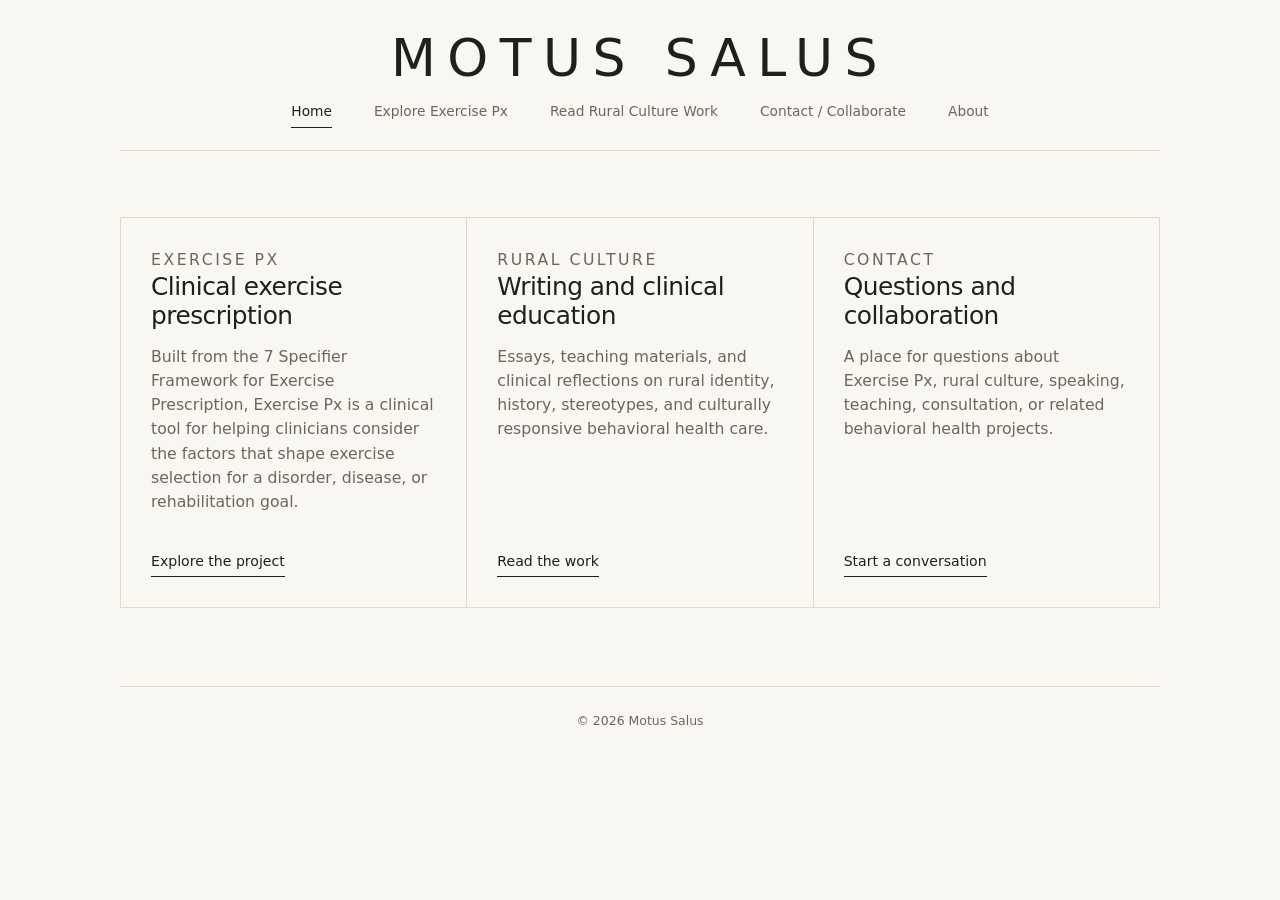
==== index.html @ e933daef "Update index.html" ====
<!DOCTYPE html>
<html lang="en">
<head>
  <meta charset="UTF-8" />
  <meta name="viewport" content="width=device-width, initial-scale=1.0" />
  <title>Motus Salus</title>
  <meta name="description" content="Motus Salus is a clean home for Exercise Px, rural culture writing, and collaboration." />
  <link rel="stylesheet" href="styles.css" />
</head>
<body>
  <header class="site-header">
    <a class="brand" href="index.html" aria-label="Motus Salus home">MOTUS SALUS</a>
    <nav class="nav" aria-label="Main navigation">
      <a class="active" href="index.html">Home</a>
      <a href="exercise-px.html">Explore Exercise Px</a>
      <a href="rural-culture.html">Read Rural Culture Work</a>
      <a href="contact.html">Contact / Collaborate</a>
      <a href="about.html">About</a>
    </nav>
  </header>

  <main class="page home-page">
    <section class="link-grid" aria-label="Main sections">
      <article class="link-card">
        <div>
          <p class="eyebrow">Exercise Px</p>
          <h1>Clinical exercise prescription</h1>
          <p>
            Built from the 7 Specifier Framework for Exercise Prescription, Exercise Px is a clinical tool for helping clinicians consider the factors that shape exercise selection for a disorder, disease, or rehabilitation goal.
          </p>
        </div>
        <a class="card-link" href="exercise-px.html">Explore the project</a>
      </article>

      <article class="link-card">
        <div>
          <p class="eyebrow">Rural Culture</p>
          <h1>Writing and clinical education</h1>
          <p>
            Essays, teaching materials, and clinical reflections on rural identity, history, stereotypes, and culturally responsive behavioral health care.
          </p>
        </div>
        <a class="card-link" href="rural-culture.html">Read the work</a>
      </article>

      <article class="link-card">
        <div>
          <p class="eyebrow">Contact</p>
          <h1>Questions and collaboration</h1>
          <p>
            A place for questions about Exercise Px, rural culture, speaking, teaching, consultation, or related behavioral health projects.
          </p>
        </div>
        <a class="card-link" href="contact.html">Start a conversation</a>
      </article>
    </section>
  </main>

  <footer class="site-footer">
    <span>© <span id="year"></span> Motus Salus</span>
  </footer>

  <script src="script.js"></script>
</body>
</html>
---- styles.css ----
:root {
  --bg: #f8f7f2;
  --surface: #ffffff;
  --ink: #1f1f1c;
  --muted: #6b675f;
  --line: #dedad0;
  --line-soft: #ebe8df;
  --accent: #273d35;
  --accent-soft: #edf1ed;
  --max: 1040px;
  --narrow: 760px;
}

* {
  box-sizing: border-box;
}

html {
  scroll-behavior: smooth;
}

body {
  margin: 0;
  min-height: 100vh;
  background: var(--bg);
  color: var(--ink);
  font-family: Inter, ui-sans-serif, system-ui, -apple-system, BlinkMacSystemFont, "Segoe UI", sans-serif;
  line-height: 1.55;
  text-rendering: optimizeLegibility;
}

body::selection {
  background: var(--accent-soft);
}

a {
  color: inherit;
}

.site-header {
  width: min(var(--max), calc(100% - 32px));
  margin: 0 auto;
  padding: 34px 0 22px;
  border-bottom: 1px solid var(--line);
  text-align: center;
}

.brand {
  display: inline-block;
  margin-bottom: 18px;
  text-decoration: none;
  color: var(--ink);
  font-size: clamp(1.85rem, 4.2vw, 3.25rem);
  line-height: 0.95;
  letter-spacing: 0.22em;
  font-weight: 500;
}

.nav {
  display: flex;
  justify-content: center;
  align-items: center;
  gap: clamp(16px, 4vw, 42px);
  flex-wrap: wrap;
  font-size: 0.86rem;
}

.nav a {
  color: var(--muted);
  text-decoration: none;
  border-bottom: 1px solid transparent;
  padding-bottom: 4px;
  transition: color 160ms ease, border-color 160ms ease;
}

.nav a:hover,
.nav a.active {
  color: var(--ink);
  border-color: var(--ink);
}

.page {
  width: min(var(--max), calc(100% - 32px));
  margin: 0 auto;
  padding: 72px 0 78px;
}

.home-page {
  padding-top: 66px;
}

.narrow-page {
  width: min(var(--narrow), calc(100% - 32px));
}

.link-grid {
  display: grid;
  grid-template-columns: repeat(3, minmax(0, 1fr));
  gap: 1px;
  background: var(--line);
  border: 1px solid var(--line);
}

.link-card {
  min-height: 310px;
  display: flex;
  flex-direction: column;
  justify-content: space-between;
  gap: 36px;
  background: var(--bg);
  padding: 30px;
}

.eyebrow {
  margin: 0 0 12px;
  color: var(--muted);
  font-size: 0.74rem;
  text-transform: uppercase;
  letter-spacing: 0.16em;
}

h1,
h2,
p {
  margin-top: 0;
}

.link-card h1,
.page-title h1 {
  margin-bottom: 14px;
  font-size: clamp(1.18rem, 2vw, 1.55rem);
  line-height: 1.18;
  font-weight: 450;
  letter-spacing: -0.02em;
}

.link-card p,
.page-title p,
.text-block p {
  color: var(--muted);
  font-size: 0.98rem;
}

.link-card p {
  margin-bottom: 0;
}

.card-link {
  width: fit-content;
  color: var(--ink);
  font-size: 0.88rem;
  text-decoration: none;
  border-bottom: 1px solid var(--ink);
  padding-bottom: 3px;
}

.card-link:hover {
  color: var(--accent);
  border-color: var(--accent);
}

.page-title {
  padding-bottom: 34px;
  border-bottom: 1px solid var(--line);
}

.page-title p:last-child {
  max-width: 620px;
  margin-bottom: 0;
}

.content-stack {
  display: grid;
  gap: 0;
}

.text-block {
  padding: 30px 0;
  border-bottom: 1px solid var(--line-soft);
}

.text-block h2 {
  margin-bottom: 10px;
  font-size: 0.96rem;
  line-height: 1.3;
  font-weight: 520;
  letter-spacing: -0.01em;
}

.text-block p {
  max-width: 680px;
  margin-bottom: 0;
}

.button {
  display: inline-flex;
  align-items: center;
  justify-content: center;
  margin-top: 18px;
  min-height: 38px;
  padding: 0 16px;
  border: 1px solid var(--ink);
  border-radius: 999px;
  color: var(--ink);
  text-decoration: none;
  font-size: 0.88rem;
  transition: background 160ms ease, color 160ms ease, border-color 160ms ease;
}

.button:hover {
  background: var(--ink);
  color: var(--bg);
}

.note-block {
  color: var(--muted);
}

.topic-grid {
  display: grid;
  gap: 1px;
  margin-top: 34px;
  background: var(--line);
  border: 1px solid var(--line);
}

.topic-card {
  background: var(--bg);
  padding: 28px;
}

.topic-card h2 {
  margin-bottom: 10px;
  font-size: 1rem;
  line-height: 1.3;
  font-weight: 520;
  letter-spacing: -0.01em;
}

.topic-card p:last-child {
  margin-bottom: 0;
  color: var(--muted);
  font-size: 0.96rem;
}

.simple-lead p:last-child {
  max-width: 720px;
}

.form-section {
  padding-top: 34px;
}

.contact-form {
  display: grid;
  gap: 10px;
}

.contact-form label {
  color: var(--ink);
  font-size: 0.82rem;
  letter-spacing: 0.08em;
  text-transform: uppercase;
}

.contact-form input,
.contact-form textarea {
  width: 100%;
  border: 1px solid var(--line);
  border-radius: 0;
  background: var(--surface);
  color: var(--ink);
  font: inherit;
  font-size: 0.96rem;
  padding: 12px 14px;
}

.contact-form input:focus,
.contact-form textarea:focus {
  outline: 1px solid var(--ink);
  outline-offset: 0;
}

.contact-form textarea {
  resize: vertical;
  min-height: 160px;
}

.form-note {
  max-width: 680px;
  margin: 8px 0 0;
  color: var(--muted);
  font-size: 0.88rem;
}

.contact-form .button {
  width: fit-content;
  cursor: pointer;
  background: transparent;
}

.contact-form .button:hover {
  background: var(--ink);
  color: var(--bg);
}

.site-footer {
  width: min(var(--max), calc(100% - 32px));
  margin: 0 auto;
  padding: 24px 0 34px;
  border-top: 1px solid var(--line);
  color: var(--muted);
  font-size: 0.78rem;
  text-align: center;
}

@media (max-width: 820px) {
  .site-header {
    padding-top: 28px;
  }

  .nav {
    gap: 12px 22px;
  }

  .page,
  .home-page {
    padding-top: 42px;
    padding-bottom: 54px;
  }

  .link-grid {
    grid-template-columns: 1fr;
  }

  .link-card {
    min-height: auto;
    padding: 26px 22px;
  }
}

.project-page {
  padding-top: 64px;
}

.project-intro {
  display: grid;
  grid-template-columns: minmax(0, 0.9fr) minmax(320px, 1.1fr);
  gap: clamp(36px, 7vw, 84px);
  align-items: center;
}

.project-copy {
  max-width: 560px;
}

.project-copy h1 {
  margin-bottom: 16px;
  font-size: clamp(1.2rem, 2vw, 1.55rem);
  line-height: 1.18;
  font-weight: 450;
  letter-spacing: -0.02em;
}

.project-copy p:not(.eyebrow) {
  margin-bottom: 0;
  color: var(--muted);
  font-size: 0.98rem;
}

.project-figure {
  margin: 0;
}

.project-figure img {
  display: block;
  width: 100%;
  height: auto;
}

@media (max-width: 900px) {
  .project-page {
    padding-top: 42px;
  }

  .project-intro {
    grid-template-columns: 1fr;
    gap: 34px;
  }

  .project-copy {
    max-width: 680px;
  }
}
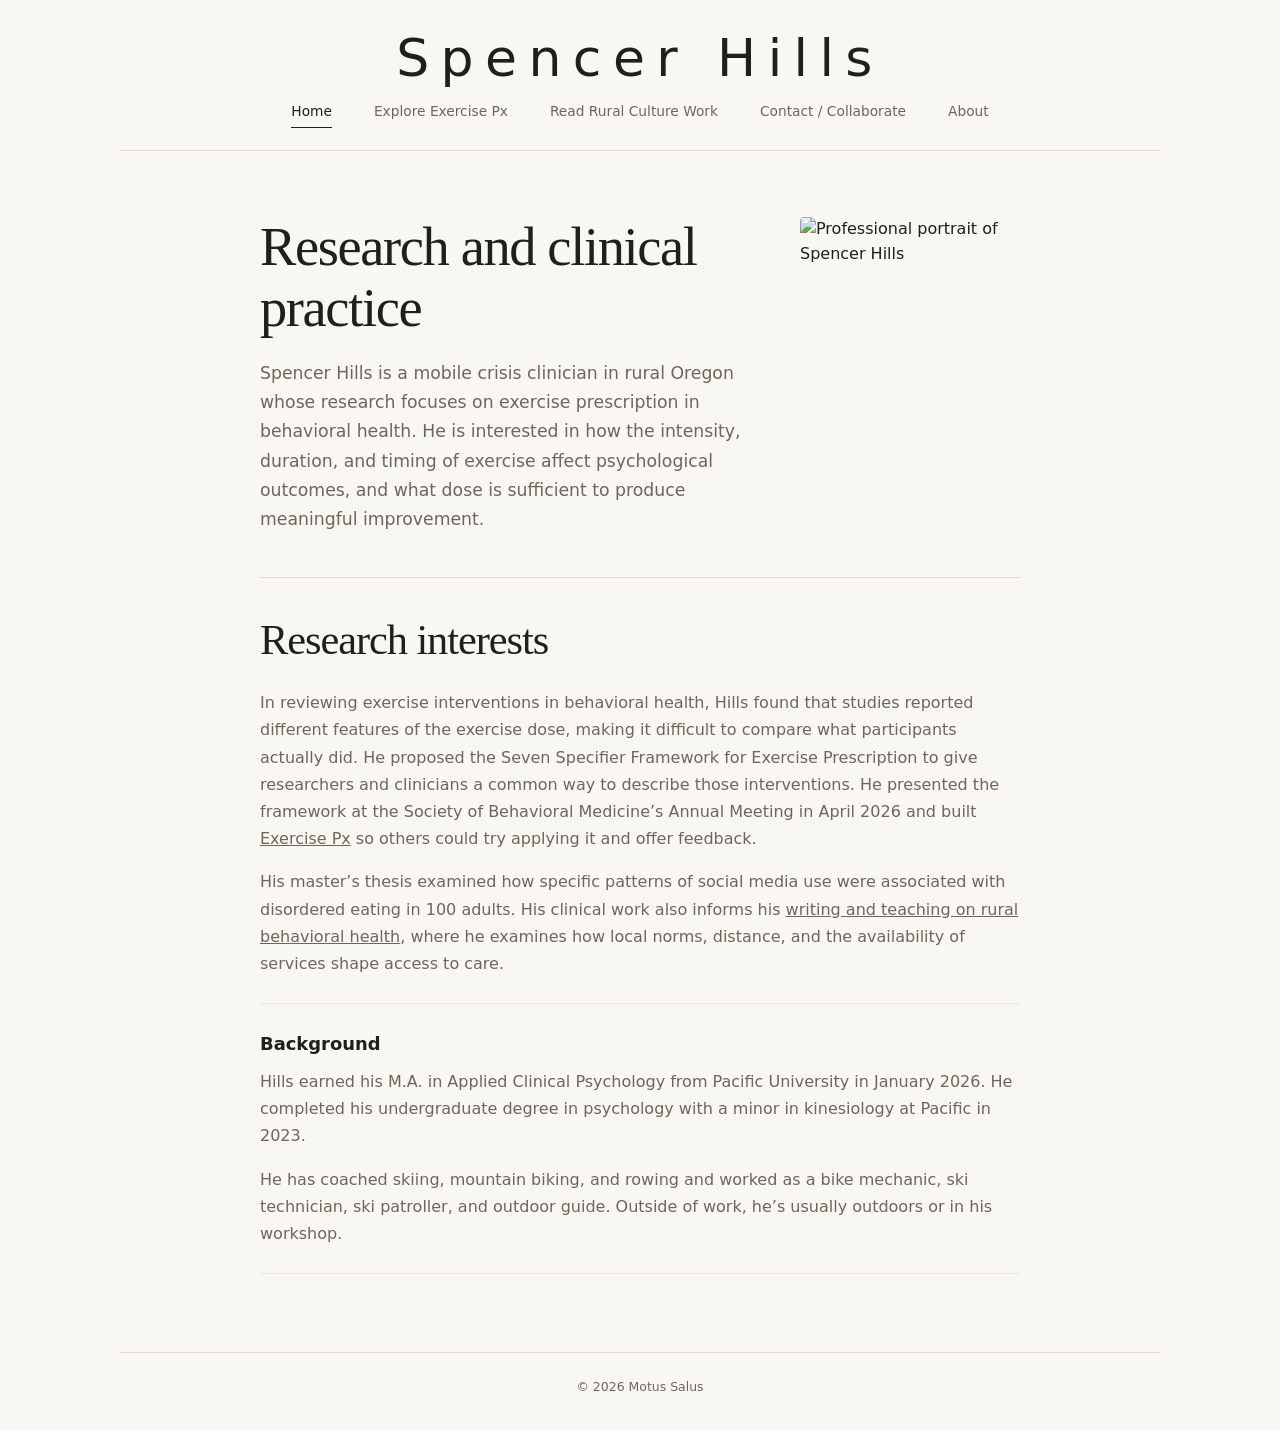
==== commit 0e648660: "Add files via upload" ====
--- a/index.html
+++ b/index.html
@@ -3,13 +3,25 @@
 <head>
   <meta charset="UTF-8" />
   <meta name="viewport" content="width=device-width, initial-scale=1.0" />
-  <title>Motus Salus</title>
-  <meta name="description" content="Motus Salus is a clean home for Exercise Px, rural culture writing, and collaboration." />
+  <title>Spencer Hills | Research and Clinical Practice</title>
+  <meta name="description" content="Spencer Hills is a mobile crisis clinician whose research interests include exercise prescription, disordered eating, and rural behavioral health." />
+  
+  <link rel="icon" href="assets/favicon.svg" type="image/svg+xml" />
+  
+  <meta property="og:type" content="website" />
+  <meta property="og:title" content="Spencer Hills | Research and Clinical Practice" />
+  <meta property="og:description" content="Spencer Hills is a mobile crisis clinician whose research interests include exercise prescription, disordered eating, and rural behavioral health." />
+  <meta property="og:url" content="https://motussalus.com/" />
+  
+  <meta name="twitter:card" content="summary" />
+  <meta name="twitter:title" content="Spencer Hills | Research and Clinical Practice" />
+  <meta name="twitter:description" content="Spencer Hills is a mobile crisis clinician whose research interests include exercise prescription, disordered eating, and rural behavioral health." />
+  
   <link rel="stylesheet" href="styles.css" />
 </head>
 <body>
   <header class="site-header">
-    <a class="brand" href="index.html" aria-label="Motus Salus home">MOTUS SALUS</a>
+    <a class="brand" href="index.html" aria-label="Spencer Hills home">Spencer Hills</a>
     <nav class="nav" aria-label="Main navigation">
       <a class="active" href="index.html">Home</a>
       <a href="exercise-px.html">Explore Exercise Px</a>
@@ -20,39 +32,35 @@
   </header>
 
   <main class="page home-page">
-    <section class="link-grid" aria-label="Main sections">
-      <article class="link-card">
-        <div>
-          <p class="eyebrow">Exercise Px</p>
-          <h1>Clinical exercise prescription</h1>
-          <p>
-            Built from the 7 Specifier Framework for Exercise Prescription, Exercise Px is a clinical tool for helping clinicians consider the factors that shape exercise selection for a disorder, disease, or rehabilitation goal.
-          </p>
-        </div>
-        <a class="card-link" href="exercise-px.html">Explore the project</a>
-      </article>
+    <section class="home-intro home-with-photo" aria-labelledby="home-title">
+      <div>
+        <h1 id="home-title">Research and clinical practice</h1>
+        <p>
+          Spencer Hills is a mobile crisis clinician in rural Oregon whose research focuses on exercise prescription in behavioral health. He is interested in how the intensity, duration, and timing of exercise affect psychological outcomes, and what dose is sufficient to produce meaningful improvement.
+        </p>
+      </div>
+      <img class="home-photo" src="assets/Business%20Profile%20Picture.jpg" alt="Professional portrait of Spencer Hills" />
+    </section>
 
-      <article class="link-card">
-        <div>
-          <p class="eyebrow">Rural Culture</p>
-          <h1>Writing and clinical education</h1>
-          <p>
-            Essays, teaching materials, and clinical reflections on rural identity, history, stereotypes, and culturally responsive behavioral health care.
-          </p>
-        </div>
-        <a class="card-link" href="rural-culture.html">Read the work</a>
-      </article>
-
-      <article class="link-card">
-        <div>
-          <p class="eyebrow">Contact</p>
-          <h1>Questions and collaboration</h1>
-          <p>
-            A place for questions about Exercise Px, rural culture, speaking, teaching, consultation, or related behavioral health projects.
-          </p>
-        </div>
-        <a class="card-link" href="contact.html">Start a conversation</a>
-      </article>
+    <section class="research-section" aria-labelledby="research-title">
+      <h2 id="research-title">Research interests</h2>
+      <div class="research-topic">
+        <p>
+          In reviewing exercise interventions in behavioral health, Hills found that studies reported different features of the exercise dose, making it difficult to compare what participants actually did. He proposed the Seven Specifier Framework for Exercise Prescription to give researchers and clinicians a common way to describe those interventions. He presented the framework at the Society of Behavioral Medicine’s Annual Meeting in April 2026 and built <a href="exercise-px.html">Exercise Px</a> so others could try applying it and offer feedback.
+        </p>
+        <p>
+          His master’s thesis examined how specific patterns of social media use were associated with disordered eating in 100 adults. His clinical work also informs his <a href="rural-culture.html">writing and teaching on rural behavioral health</a>, where he examines how local norms, distance, and the availability of services shape access to care.
+        </p>
+      </div>
+      <div class="research-topic">
+        <h3>Background</h3>
+        <p>
+          Hills earned his M.A. in Applied Clinical Psychology from Pacific University in January 2026. He completed his undergraduate degree in psychology with a minor in kinesiology at Pacific in 2023.
+        </p>
+        <p>
+          He has coached skiing, mountain biking, and rowing and worked as a bike mechanic, ski technician, ski patroller, and outdoor guide. Outside of work, he’s usually outdoors or in his workshop.
+        </p>
+      </div>
     </section>
   </main>
 
--- a/styles.css
+++ b/styles.css
@@ -392,3 +392,97 @@
     max-width: 680px;
   }
 }
+.about-opening {
+  margin-bottom: 18px;
+  color: var(--ink);
+  font-size: 1rem;
+  line-height: 1.7;
+  font-weight: 500;
+}
+
+.home-intro,
+.research-section {
+  max-width: var(--narrow);
+  margin-inline: auto;
+}
+
+.home-intro {
+  padding-bottom: 42px;
+  border-bottom: 1px solid var(--line);
+}
+
+.home-intro h1,
+.research-section h2 {
+  font-family: Georgia, serif;
+  font-weight: 400;
+  line-height: 1.12;
+  letter-spacing: -0.025em;
+}
+
+.home-intro h1 {
+  margin-bottom: 20px;
+  font-size: clamp(2.1rem, 5vw, 3.4rem);
+}
+
+.home-intro p,
+.research-topic p {
+  color: var(--muted);
+  line-height: 1.7;
+}
+
+.home-intro p {
+  margin-bottom: 0;
+  font-size: 1.08rem;
+}
+
+.research-section {
+  padding-top: 38px;
+}
+
+.research-section h2 {
+  margin-bottom: 0;
+  font-size: clamp(1.85rem, 4vw, 2.65rem);
+}
+
+.research-topic {
+  padding: 26px 0;
+  border-bottom: 1px solid var(--line-soft);
+}
+
+.research-topic h3 {
+  margin: 0 0 10px;
+  font-size: 1.12rem;
+  font-weight: 550;
+}
+
+.research-topic p:last-child {
+  margin-bottom: 0;
+}
+
+.research-topic .card-link {
+  display: inline-block;
+}
+
+.home-with-photo {
+  display: grid;
+  grid-template-columns: minmax(0, 1fr) minmax(0, 220px);
+  gap: clamp(24px, 5vw, 44px);
+  align-items: start;
+}
+
+.home-photo {
+  display: block;
+  width: 100%;
+  height: auto;
+  border-radius: 4px;
+}
+
+@media (max-width: 560px) {
+  .home-with-photo {
+    grid-template-columns: 1fr;
+  }
+
+  .home-photo {
+    width: min(100%, 300px);
+  }
+}
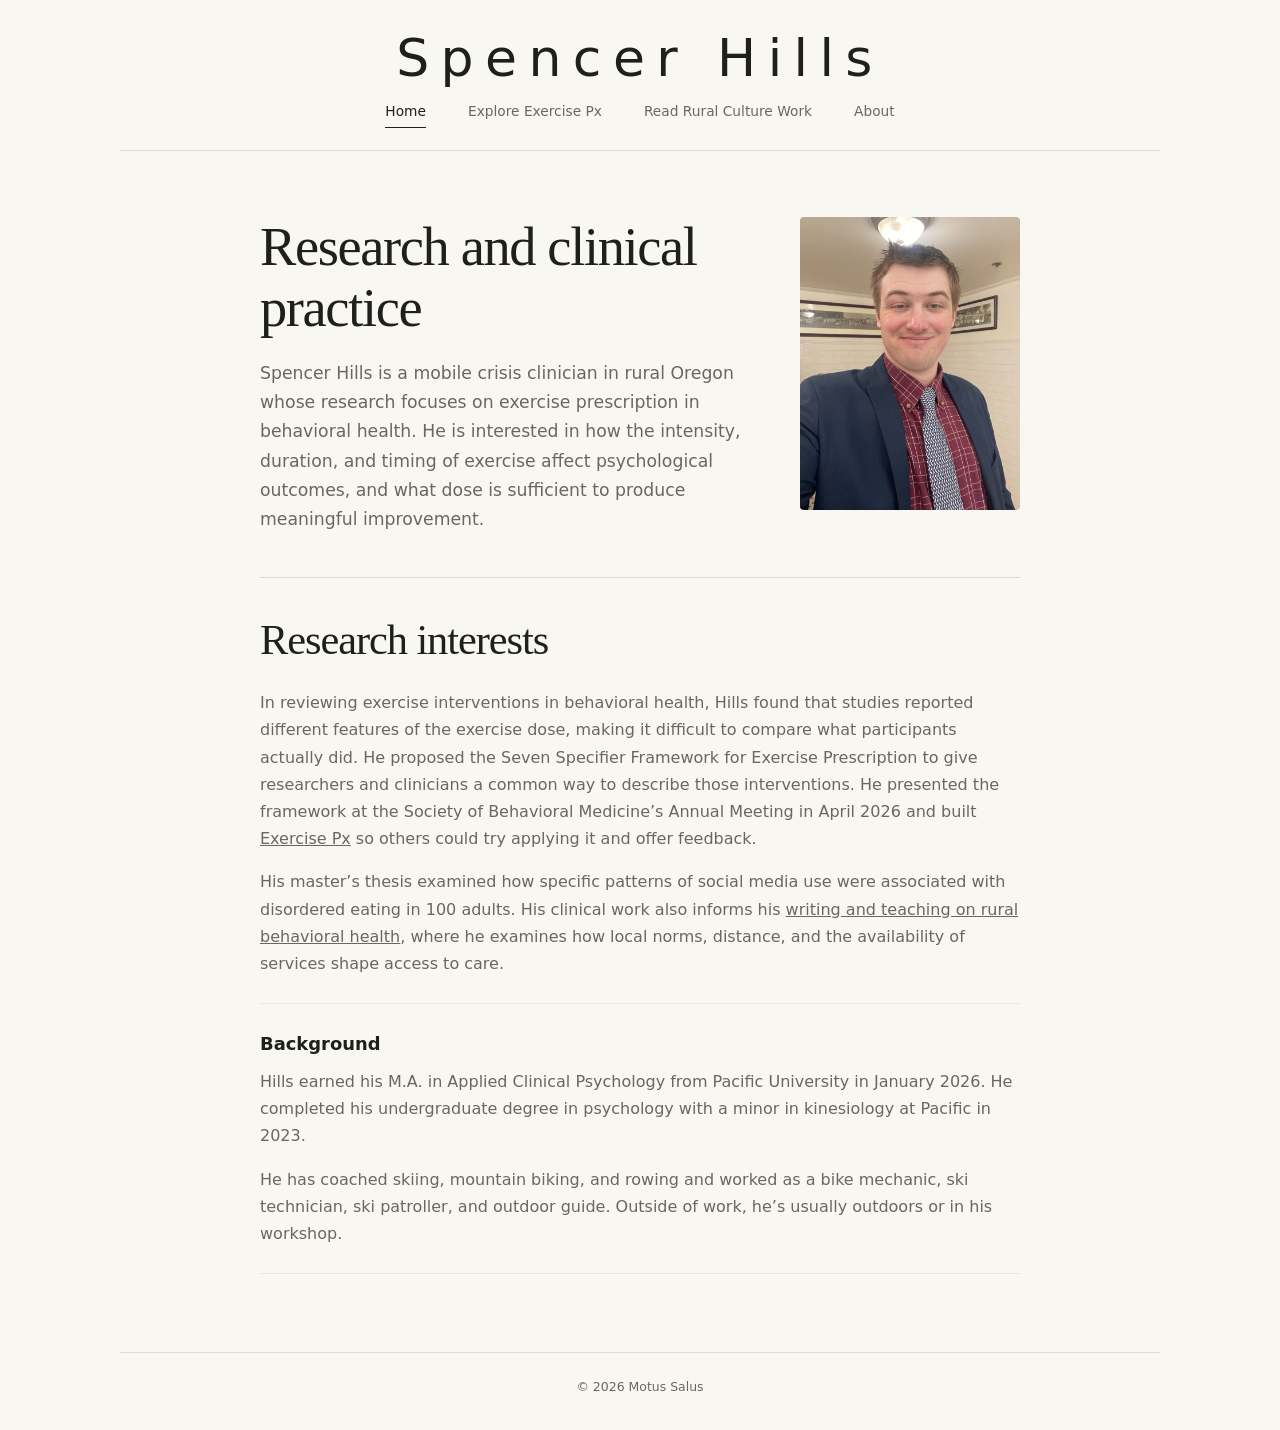
==== commit d9e59b33: "Update index.html" ====
--- a/index.html
+++ b/index.html
@@ -26,7 +26,6 @@
       <a class="active" href="index.html">Home</a>
       <a href="exercise-px.html">Explore Exercise Px</a>
       <a href="rural-culture.html">Read Rural Culture Work</a>
-      <a href="contact.html">Contact / Collaborate</a>
       <a href="about.html">About</a>
     </nav>
   </header>
--- a/styles.css
+++ b/styles.css
@@ -486,3 +486,34 @@
     width: min(100%, 300px);
   }
 }
+
+.rural-intro {
+  align-items: start;
+}
+
+.rural-intro .project-figure img {
+  width: 80%;
+  margin-inline: auto;
+}
+
+.rural-intro .project-copy p + p {
+  margin-top: 16px;
+}
+
+.rural-lenses {
+  margin-top: 44px;
+  padding-top: 30px;
+  border-top: 1px solid var(--line);
+}
+
+.rural-lenses > p {
+  max-width: 680px;
+  color: var(--muted);
+}
+
+.rural-lenses .topic-card h3 {
+  margin: 0 0 10px;
+  font-size: 1rem;
+  font-weight: 550;
+}
+
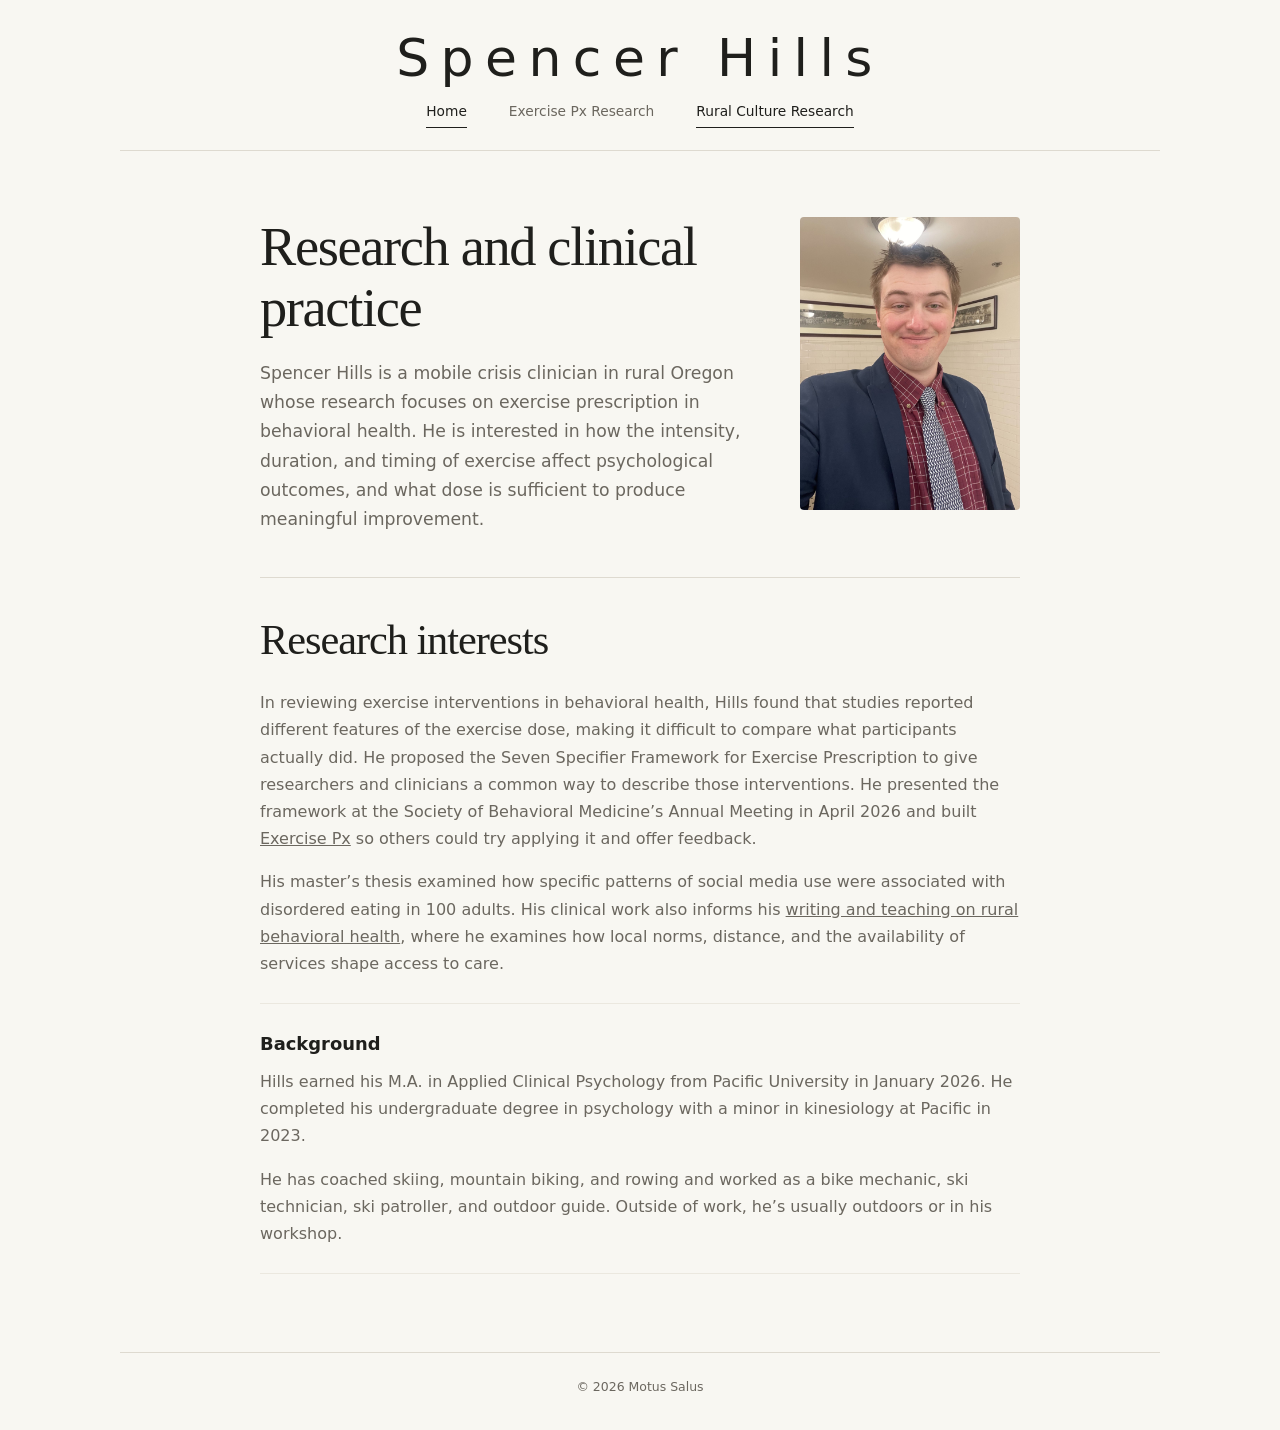
==== commit 6767e743: "Update index.html" ====
--- a/index.html
+++ b/index.html
@@ -24,9 +24,8 @@
     <a class="brand" href="index.html" aria-label="Spencer Hills home">Spencer Hills</a>
     <nav class="nav" aria-label="Main navigation">
       <a class="active" href="index.html">Home</a>
-      <a href="exercise-px.html">Explore Exercise Px</a>
-      <a href="rural-culture.html">Read Rural Culture Work</a>
-      <a href="about.html">About</a>
+      <a href="exercise-px.html">Exercise Px Research</a>
+      <a class="active" href="rural-culture.html">Rural Culture Research</a>
     </nav>
   </header>
 
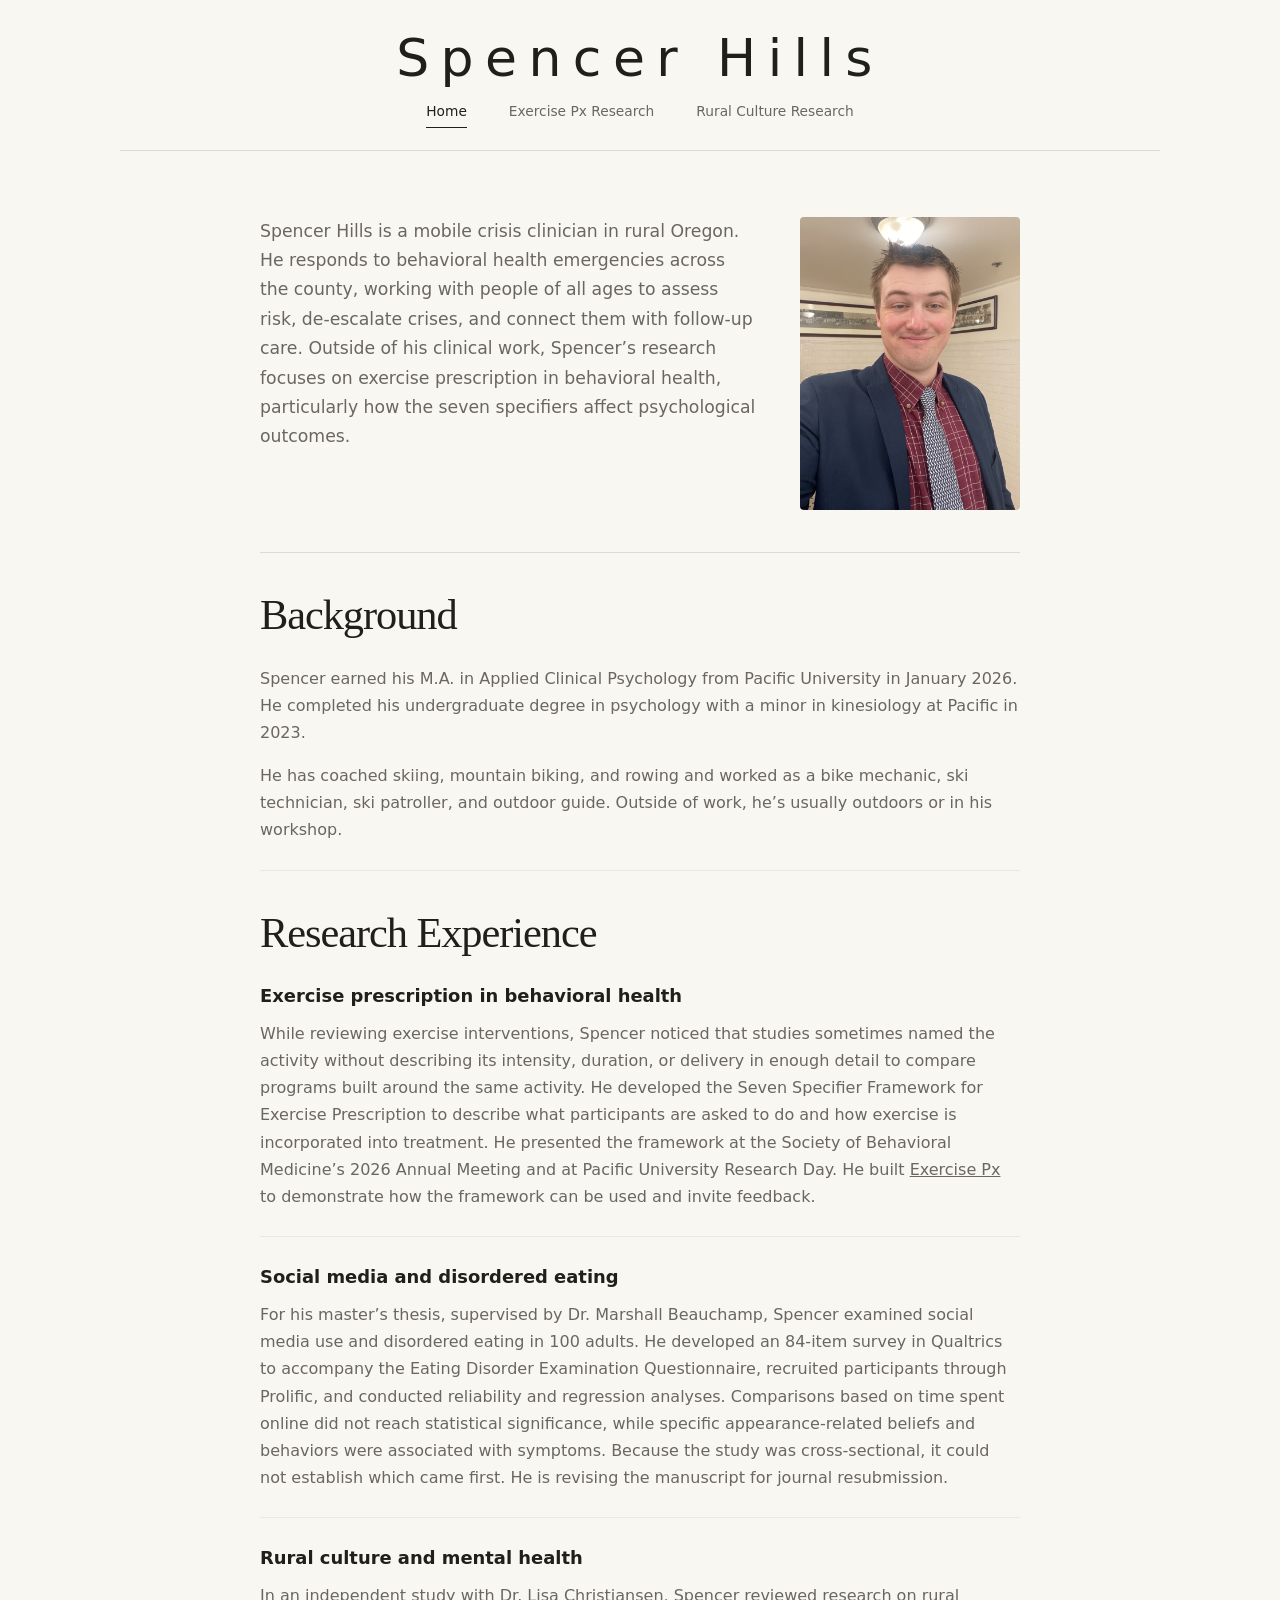
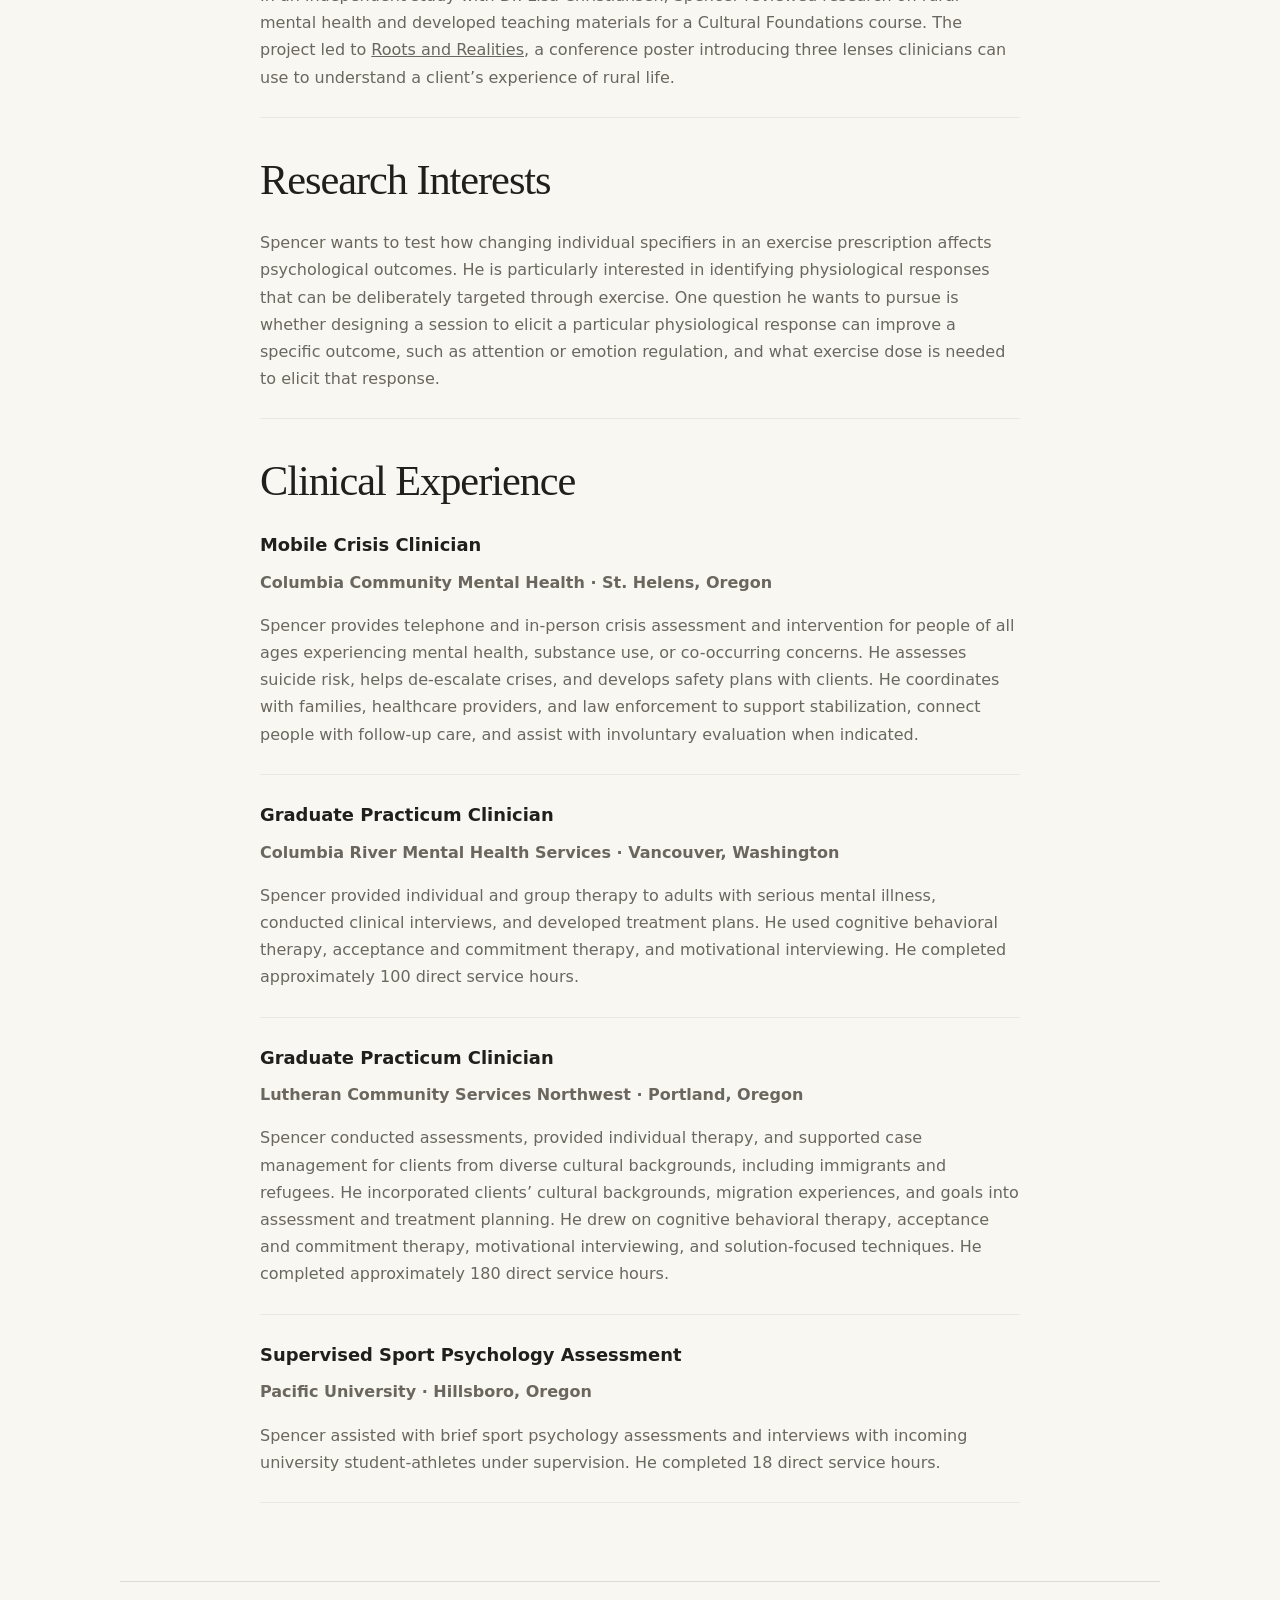
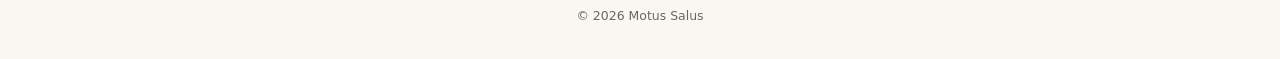
==== commit d6ceb906: "Update index.html" ====
--- a/index.html
+++ b/index.html
@@ -25,40 +25,89 @@
     <nav class="nav" aria-label="Main navigation">
       <a class="active" href="index.html">Home</a>
       <a href="exercise-px.html">Exercise Px Research</a>
-      <a class="active" href="rural-culture.html">Rural Culture Research</a>
+      <a href="rural-culture.html">Rural Culture Research</a>
     </nav>
   </header>
 
   <main class="page home-page">
-    <section class="home-intro home-with-photo" aria-labelledby="home-title">
+    <section class="home-intro home-with-photo" aria-label="Introduction">
       <div>
-        <h1 id="home-title">Research and clinical practice</h1>
         <p>
-          Spencer Hills is a mobile crisis clinician in rural Oregon whose research focuses on exercise prescription in behavioral health. He is interested in how the intensity, duration, and timing of exercise affect psychological outcomes, and what dose is sufficient to produce meaningful improvement.
+          Spencer Hills is a mobile crisis clinician in rural Oregon. He responds to behavioral health emergencies across the county, working with people of all ages to assess risk, de-escalate crises, and connect them with follow-up care. Outside of his clinical work, Spencer’s research focuses on exercise prescription in behavioral health, particularly how the seven specifiers affect psychological outcomes.
         </p>
       </div>
       <img class="home-photo" src="assets/Business%20Profile%20Picture.jpg" alt="Professional portrait of Spencer Hills" />
     </section>
 
-    <section class="research-section" aria-labelledby="research-title">
-      <h2 id="research-title">Research interests</h2>
+    <section class="research-section" aria-labelledby="background-title">
+      <h2 id="background-title">Background</h2>
       <div class="research-topic">
         <p>
-          In reviewing exercise interventions in behavioral health, Hills found that studies reported different features of the exercise dose, making it difficult to compare what participants actually did. He proposed the Seven Specifier Framework for Exercise Prescription to give researchers and clinicians a common way to describe those interventions. He presented the framework at the Society of Behavioral Medicine’s Annual Meeting in April 2026 and built <a href="exercise-px.html">Exercise Px</a> so others could try applying it and offer feedback.
-        </p>
-        <p>
-          His master’s thesis examined how specific patterns of social media use were associated with disordered eating in 100 adults. His clinical work also informs his <a href="rural-culture.html">writing and teaching on rural behavioral health</a>, where he examines how local norms, distance, and the availability of services shape access to care.
-        </p>
-      </div>
-      <div class="research-topic">
-        <h3>Background</h3>
-        <p>
-          Hills earned his M.A. in Applied Clinical Psychology from Pacific University in January 2026. He completed his undergraduate degree in psychology with a minor in kinesiology at Pacific in 2023.
+          Spencer earned his M.A. in Applied Clinical Psychology from Pacific University in January 2026. He completed his undergraduate degree in psychology with a minor in kinesiology at Pacific in 2023.
         </p>
         <p>
           He has coached skiing, mountain biking, and rowing and worked as a bike mechanic, ski technician, ski patroller, and outdoor guide. Outside of work, he’s usually outdoors or in his workshop.
         </p>
       </div>
+    </section>
+
+    <section class="research-section" aria-labelledby="experience-title">
+      <h2 id="experience-title">Research Experience</h2>
+      <div class="research-topic">
+        <h3>Exercise prescription in behavioral health</h3>
+        <p>
+          While reviewing exercise interventions, Spencer noticed that studies sometimes named the activity without describing its intensity, duration, or delivery in enough detail to compare programs built around the same activity. He developed the Seven Specifier Framework for Exercise Prescription to describe what participants are asked to do and how exercise is incorporated into treatment. He presented the framework at the Society of Behavioral Medicine’s 2026 Annual Meeting and at Pacific University Research Day. He built <a href="https://exercisepx.com/">Exercise Px</a> to demonstrate how the framework can be used and invite feedback.
+        </p>
+      </div>
+      <div class="research-topic">
+        <h3>Social media and disordered eating</h3>
+        <p>
+          For his master’s thesis, supervised by Dr. Marshall Beauchamp, Spencer examined social media use and disordered eating in 100 adults. He developed an 84-item survey in Qualtrics to accompany the Eating Disorder Examination Questionnaire, recruited participants through Prolific, and conducted reliability and regression analyses. Comparisons based on time spent online did not reach statistical significance, while specific appearance-related beliefs and behaviors were associated with symptoms. Because the study was cross-sectional, it could not establish which came first. He is revising the manuscript for journal resubmission.
+        </p>
+      </div>
+      <div class="research-topic">
+        <h3>Rural culture and mental health</h3>
+        <p>
+          In an independent study with Dr. Lisa Christiansen, Spencer reviewed research on rural mental health and developed teaching materials for a Cultural Foundations course. The project led to <a href="rural-culture.html">Roots and Realities</a>, a conference poster introducing three lenses clinicians can use to understand a client’s experience of rural life.
+        </p>
+      </div>
+    </section>
+
+    <section class="research-section" aria-labelledby="research-title">
+      <h2 id="research-title">Research Interests</h2>
+      <div class="research-topic">
+        <p>
+          Spencer wants to test how changing individual specifiers in an exercise prescription affects psychological outcomes. He is particularly interested in identifying physiological responses that can be deliberately targeted through exercise. One question he wants to pursue is whether designing a session to elicit a particular physiological response can improve a specific outcome, such as attention or emotion regulation, and what exercise dose is needed to elicit that response.
+        </p>
+      </div>
+    </section>
+
+    <section class="research-section" aria-labelledby="clinical-title">
+      <h2 id="clinical-title">Clinical Experience</h2>
+
+      <article class="research-topic">
+        <h3>Mobile Crisis Clinician</h3>
+        <p><strong>Columbia Community Mental Health · St. Helens, Oregon</strong></p>
+        <p>Spencer provides telephone and in-person crisis assessment and intervention for people of all ages experiencing mental health, substance use, or co-occurring concerns. He assesses suicide risk, helps de-escalate crises, and develops safety plans with clients. He coordinates with families, healthcare providers, and law enforcement to support stabilization, connect people with follow-up care, and assist with involuntary evaluation when indicated.</p>
+      </article>
+
+      <article class="research-topic">
+        <h3>Graduate Practicum Clinician</h3>
+        <p><strong>Columbia River Mental Health Services · Vancouver, Washington</strong></p>
+        <p>Spencer provided individual and group therapy to adults with serious mental illness, conducted clinical interviews, and developed treatment plans. He used cognitive behavioral therapy, acceptance and commitment therapy, and motivational interviewing. He completed approximately 100 direct service hours.</p>
+      </article>
+
+      <article class="research-topic">
+        <h3>Graduate Practicum Clinician</h3>
+        <p><strong>Lutheran Community Services Northwest · Portland, Oregon</strong></p>
+        <p>Spencer conducted assessments, provided individual therapy, and supported case management for clients from diverse cultural backgrounds, including immigrants and refugees. He incorporated clients’ cultural backgrounds, migration experiences, and goals into assessment and treatment planning. He drew on cognitive behavioral therapy, acceptance and commitment therapy, motivational interviewing, and solution-focused techniques. He completed approximately 180 direct service hours.</p>
+      </article>
+
+      <article class="research-topic">
+        <h3>Supervised Sport Psychology Assessment</h3>
+        <p><strong>Pacific University · Hillsboro, Oregon</strong></p>
+        <p>Spencer assisted with brief sport psychology assessments and interviews with incoming university student-athletes under supervision. He completed 18 direct service hours.</p>
+      </article>
     </section>
   </main>
 
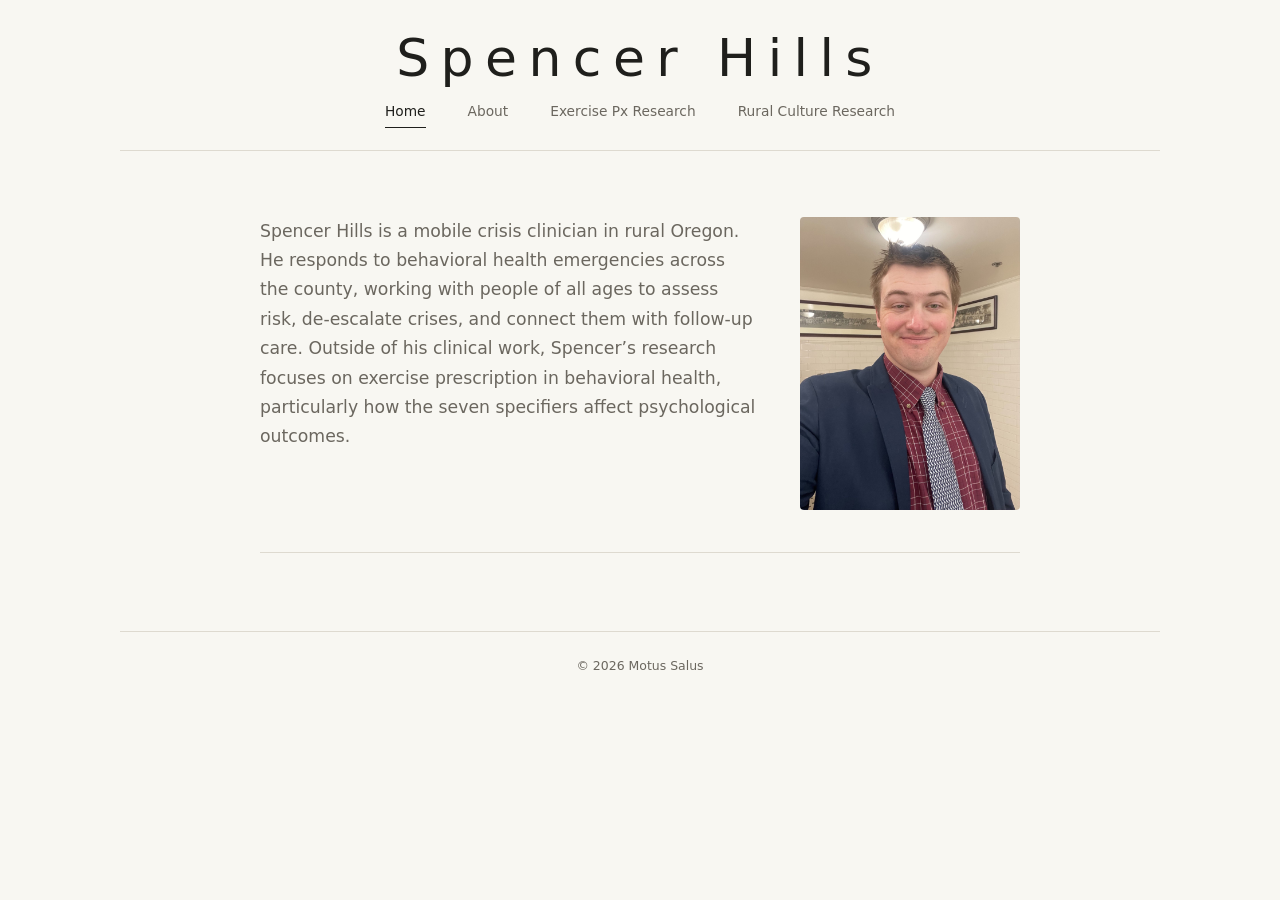
==== commit 90dd685c: "Add files via upload" ====
--- a/index.html
+++ b/index.html
@@ -23,7 +23,8 @@
   <header class="site-header">
     <a class="brand" href="index.html" aria-label="Spencer Hills home">Spencer Hills</a>
     <nav class="nav" aria-label="Main navigation">
-      <a class="active" href="index.html">Home</a>
+      <a class="active" aria-current="page" href="index.html">Home</a>
+      <a href="about.html">About</a>
       <a href="exercise-px.html">Exercise Px Research</a>
       <a href="rural-culture.html">Rural Culture Research</a>
     </nav>
@@ -38,77 +39,6 @@
       </div>
       <img class="home-photo" src="assets/Business%20Profile%20Picture.jpg" alt="Professional portrait of Spencer Hills" />
     </section>
-
-    <section class="research-section" aria-labelledby="background-title">
-      <h2 id="background-title">Background</h2>
-      <div class="research-topic">
-        <p>
-          Spencer earned his M.A. in Applied Clinical Psychology from Pacific University in January 2026. He completed his undergraduate degree in psychology with a minor in kinesiology at Pacific in 2023.
-        </p>
-        <p>
-          He has coached skiing, mountain biking, and rowing and worked as a bike mechanic, ski technician, ski patroller, and outdoor guide. Outside of work, he’s usually outdoors or in his workshop.
-        </p>
-      </div>
-    </section>
-
-    <section class="research-section" aria-labelledby="experience-title">
-      <h2 id="experience-title">Research Experience</h2>
-      <div class="research-topic">
-        <h3>Exercise prescription in behavioral health</h3>
-        <p>
-          While reviewing exercise interventions, Spencer noticed that studies sometimes named the activity without describing its intensity, duration, or delivery in enough detail to compare programs built around the same activity. He developed the Seven Specifier Framework for Exercise Prescription to describe what participants are asked to do and how exercise is incorporated into treatment. He presented the framework at the Society of Behavioral Medicine’s 2026 Annual Meeting and at Pacific University Research Day. He built <a href="https://exercisepx.com/">Exercise Px</a> to demonstrate how the framework can be used and invite feedback.
-        </p>
-      </div>
-      <div class="research-topic">
-        <h3>Social media and disordered eating</h3>
-        <p>
-          For his master’s thesis, supervised by Dr. Marshall Beauchamp, Spencer examined social media use and disordered eating in 100 adults. He developed an 84-item survey in Qualtrics to accompany the Eating Disorder Examination Questionnaire, recruited participants through Prolific, and conducted reliability and regression analyses. Comparisons based on time spent online did not reach statistical significance, while specific appearance-related beliefs and behaviors were associated with symptoms. Because the study was cross-sectional, it could not establish which came first. He is revising the manuscript for journal resubmission.
-        </p>
-      </div>
-      <div class="research-topic">
-        <h3>Rural culture and mental health</h3>
-        <p>
-          In an independent study with Dr. Lisa Christiansen, Spencer reviewed research on rural mental health and developed teaching materials for a Cultural Foundations course. The project led to <a href="rural-culture.html">Roots and Realities</a>, a conference poster introducing three lenses clinicians can use to understand a client’s experience of rural life.
-        </p>
-      </div>
-    </section>
-
-    <section class="research-section" aria-labelledby="research-title">
-      <h2 id="research-title">Research Interests</h2>
-      <div class="research-topic">
-        <p>
-          Spencer wants to test how changing individual specifiers in an exercise prescription affects psychological outcomes. He is particularly interested in identifying physiological responses that can be deliberately targeted through exercise. One question he wants to pursue is whether designing a session to elicit a particular physiological response can improve a specific outcome, such as attention or emotion regulation, and what exercise dose is needed to elicit that response.
-        </p>
-      </div>
-    </section>
-
-    <section class="research-section" aria-labelledby="clinical-title">
-      <h2 id="clinical-title">Clinical Experience</h2>
-
-      <article class="research-topic">
-        <h3>Mobile Crisis Clinician</h3>
-        <p><strong>Columbia Community Mental Health · St. Helens, Oregon</strong></p>
-        <p>Spencer provides telephone and in-person crisis assessment and intervention for people of all ages experiencing mental health, substance use, or co-occurring concerns. He assesses suicide risk, helps de-escalate crises, and develops safety plans with clients. He coordinates with families, healthcare providers, and law enforcement to support stabilization, connect people with follow-up care, and assist with involuntary evaluation when indicated.</p>
-      </article>
-
-      <article class="research-topic">
-        <h3>Graduate Practicum Clinician</h3>
-        <p><strong>Columbia River Mental Health Services · Vancouver, Washington</strong></p>
-        <p>Spencer provided individual and group therapy to adults with serious mental illness, conducted clinical interviews, and developed treatment plans. He used cognitive behavioral therapy, acceptance and commitment therapy, and motivational interviewing. He completed approximately 100 direct service hours.</p>
-      </article>
-
-      <article class="research-topic">
-        <h3>Graduate Practicum Clinician</h3>
-        <p><strong>Lutheran Community Services Northwest · Portland, Oregon</strong></p>
-        <p>Spencer conducted assessments, provided individual therapy, and supported case management for clients from diverse cultural backgrounds, including immigrants and refugees. He incorporated clients’ cultural backgrounds, migration experiences, and goals into assessment and treatment planning. He drew on cognitive behavioral therapy, acceptance and commitment therapy, motivational interviewing, and solution-focused techniques. He completed approximately 180 direct service hours.</p>
-      </article>
-
-      <article class="research-topic">
-        <h3>Supervised Sport Psychology Assessment</h3>
-        <p><strong>Pacific University · Hillsboro, Oregon</strong></p>
-        <p>Spencer assisted with brief sport psychology assessments and interviews with incoming university student-athletes under supervision. He completed 18 direct service hours.</p>
-      </article>
-    </section>
   </main>
 
   <footer class="site-footer">
